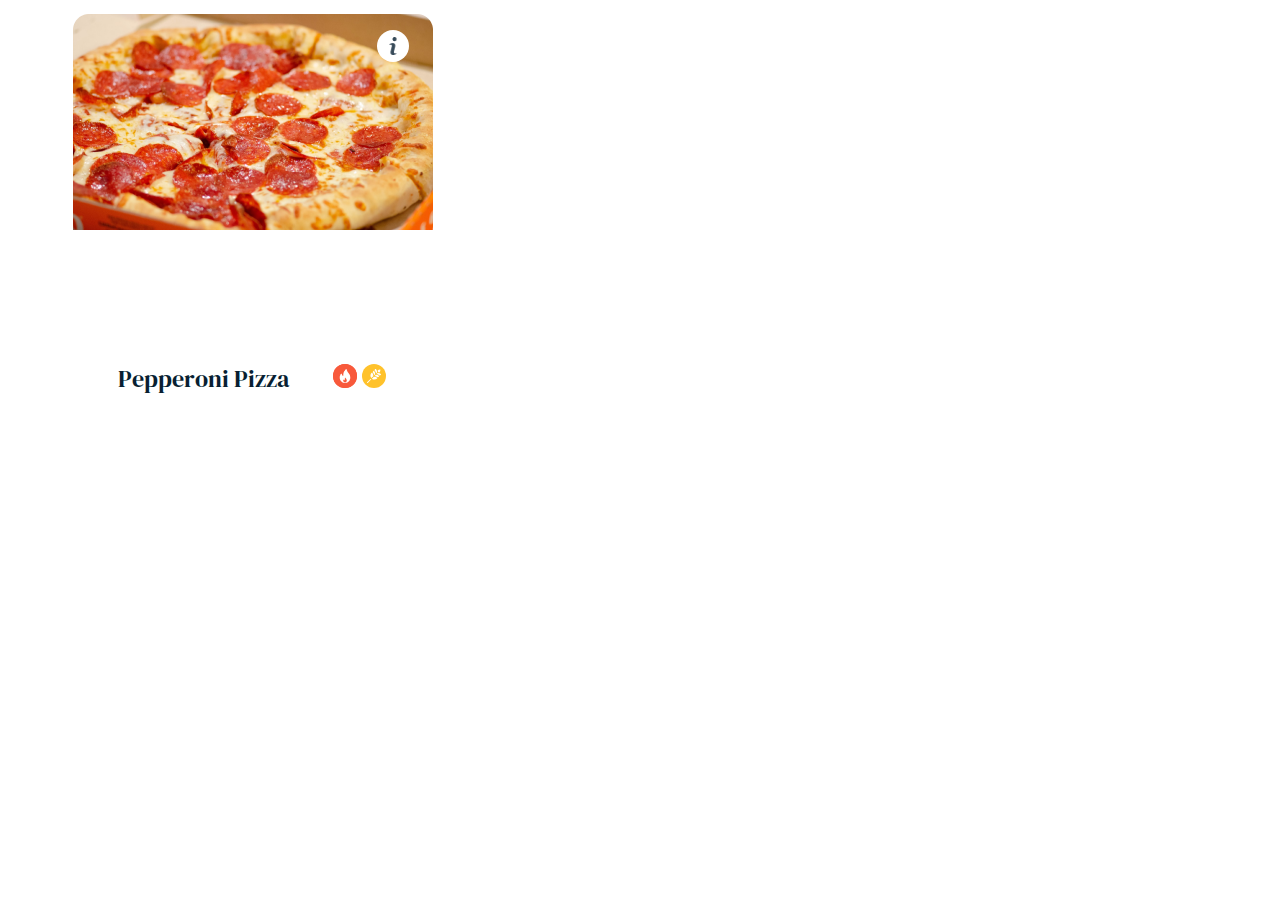
==== index.html @ d4b8930c "first article start" ====
<!DOCTYPE html>
<html lang="en">
  <head>
    <meta charset="UTF-8" />
    <meta name="viewport" content="width=device-width, initial-scale=1.0" />
    <link rel="stylesheet" href="acces/fonts/stylesheet.css" />
    <link rel="stylesheet" href="acces/css/style.css" />
    <title>valdo food tablo</title>
  </head>
  <body>
    <section>
      <div class="menu-outside">
        <article class="food-article">
          <div class="foto-div">
            <img src="acces/img/Pizza Photo.png" alt="peperoni" />
            <article class="info-article">
              <img src="acces/img/info.png" alt="info" />
            </article>
          </div>
          <div class="text-outside">
            <div class="h-div">
              <h2>Pepperoni Pizza</h2>
              <div class="piza-icons">
                <article class="hot-icon">
                  <img src="acces/img/Food Icons/Hot Icon.png" alt="hot food" />
                </article>
                <article class="puris-ocon">
                  <img src="acces/img/Food Icons/wheat.svg" alt="" />
                </article>
              </div>
            </div>
          </div>
        </article>
        <article class="food-article"></article>
        <article class="food-article"></article>
      </div>
    </section>
  </body>
</html>
---- acces/fonts/stylesheet.css ----
@font-face {
  font-family: "Open Sans";
  src: url("OpenSans-Regular.eot");
  src: url("OpenSans-Regular.eot?#iefix") format("embedded-opentype"),
    url("OpenSans-Regular.woff2") format("woff2"),
    url("OpenSans-Regular.woff") format("woff"),
    url("OpenSans-Regular.ttf") format("truetype"),
    url("OpenSans-Regular.svg#OpenSans-Regular") format("svg");
  font-weight: normal;
  font-style: normal;
  font-display: swap;
}

@font-face {
  font-family: "Open Sans";
  src: url("OpenSans-Italic.eot");
  src: url("OpenSans-Italic.eot?#iefix") format("embedded-opentype"),
    url("OpenSans-Italic.woff2") format("woff2"),
    url("OpenSans-Italic.woff") format("woff"),
    url("OpenSans-Italic.ttf") format("truetype"),
    url("OpenSans-Italic.svg#OpenSans-Italic") format("svg");
  font-weight: normal;
  font-style: italic;
  font-display: swap;
}

@font-face {
  font-family: "DM Serif Display";
  src: url("DMSerifDisplay-Regular.eot");
  src: url("DMSerifDisplay-Regular.eot?#iefix") format("embedded-opentype"),
    url("DMSerifDisplay-Regular.woff2") format("woff2"),
    url("DMSerifDisplay-Regular.woff") format("woff"),
    url("DMSerifDisplay-Regular.ttf") format("truetype"),
    url("DMSerifDisplay-Regular.svg#DMSerifDisplay-Regular") format("svg");
  font-weight: normal;
  font-style: normal;
  font-display: swap;
}

@font-face {
  font-family: "DM Serif Display";
  src: url("DMSerifDisplay-Italic.eot");
  src: url("DMSerifDisplay-Italic.eot?#iefix") format("embedded-opentype"),
    url("DMSerifDisplay-Italic.woff2") format("woff2"),
    url("DMSerifDisplay-Italic.woff") format("woff"),
    url("DMSerifDisplay-Italic.ttf") format("truetype"),
    url("DMSerifDisplay-Italic.svg#DMSerifDisplay-Italic") format("svg");
}

@font-face {
  font-family: "Open Sans";
  src: url("OpenSans-Regular.eot reg");
  src: url("OpenSans-Regular.eot?#iefix") format("embedded-opentype"),
    url("OpenSans-Regular.woff2") format("woff2"),
    url("OpenSans-Regular.woff") format("woff"),
    url("OpenSans-Regular.ttf") format("truetype"),
    url("OpenSans-Regular.svg#OpenSans-Regular") format("svg");
}

@font-face {
  font-family: "Open Sans it";
  src: url("OpenSans-Italic.eot");
  src: url("OpenSans-Italic.eot?#iefix") format("embedded-opentype"),
    url("OpenSans-Italic.woff2") format("woff2"),
    url("OpenSans-Italic.woff") format("woff"),
    url("OpenSans-Italic.ttf") format("truetype"),
    url("OpenSans-Italic.svg#OpenSans-Italic") format("svg");
}

@font-face {
  font-family: "DM Serif Display reg";
  src: url("DMSerifDisplay-Regular.eot");
  src: url("DMSerifDisplay-Regular.eot?#iefix") format("embedded-opentype"),
    url("DMSerifDisplay-Regular.woff2") format("woff2"),
    url("DMSerifDisplay-Regular.woff") format("woff"),
    url("DMSerifDisplay-Regular.ttf") format("truetype"),
    url("DMSerifDisplay-Regular.svg#DMSerifDisplay-Regular") format("svg");
}

@font-face {
  font-family: "DM Serif Display it";
  src: url("DMSerifDisplay-Italic.eot");
  src: url("DMSerifDisplay-Italic.eot?#iefix") format("embedded-opentype"),
    url("DMSerifDisplay-Italic.woff2") format("woff2"),
    url("DMSerifDisplay-Italic.woff") format("woff"),
    url("DMSerifDisplay-Italic.ttf") format("truetype"),
    url("DMSerifDisplay-Italic.svg#DMSerifDisplay-Italic") format("svg");
}
---- acces/css/style.css ----
* {
  padding: 0px auto;
  margin: auto;
  box-sizing: border-box;
}
section {
  max-width: 1920px;
  width: 100%;
  display: flex;
  justify-content: center;
}
.menu-outside {
  max-width: 1160px;
  width: 100%;
  min-height: 528px;
  height: 100%;
  display: flex;
  justify-content: space-between;
}
.food-article {
  max-width: 360px;
  width: 100%;
  height: 100%;
  display: flex;
  flex-direction: column;
  background-color: #ffffff;
}
.foto-div {
  position: relative;
  max-width: 360px;
  width: 100%;
  min-height: 216px;
  height: 100%;
}
.foto-div img {
  width: 100%;
  border-radius: 16px, 16px, 0px, 0px;
}
.info-article {
  position: absolute;
  max-width: 32px;
  max-height: 32px;
  width: 100%;
  height: 100%;
  background-color: #ffffff;
  border-radius: 32px;
  top: 16px;
  right: 24px;
  display: flex;
  justify-content: center;
  align-items: center;
}
.info-article img {
  max-width: 16px;
  width: 100%;
  max-height: 18px;
  height: 100%;
}
.text-outside {
  max-width: 312px;
  width: 100%;
  min-height: 280px;
  height: 100%;
  display: flex;
  flex-direction: column;
  align-items: center;
}
.h-div {
  max-width: 312px;
  width: 100%;
  max-height: 25px;
  height: 100%;
  display: flex;
  justify-content: space-between;
}
h2 {
  font-family: "DM Serif Display reg";
  color: #081f32;
  font-weight: 400;
}
.piza-icons {
  max-width: 57px;
  width: 100%;
  min-height: 24px;
  height: 100%;
  display: flex;
  justify-content: space-between;
}
.hot-icon {
  margin: 2px;
  max-width: 24px;
  max-height: 24px;
  width: 100%;
  height: 100%;
  border-radius: 24px;
  background-color: #f8593b;
  display: flex;
  justify-content: center;
  align-items: center;
}
.puris-ocon {
  margin: 2px;
  display: flex;
  justify-content: center;
  align-items: center;
  max-width: 24px;
  min-height: 24px;
  width: 100%;
  height: 100%;
  border-radius: 24px;
  background-color: #ffc22b;
}
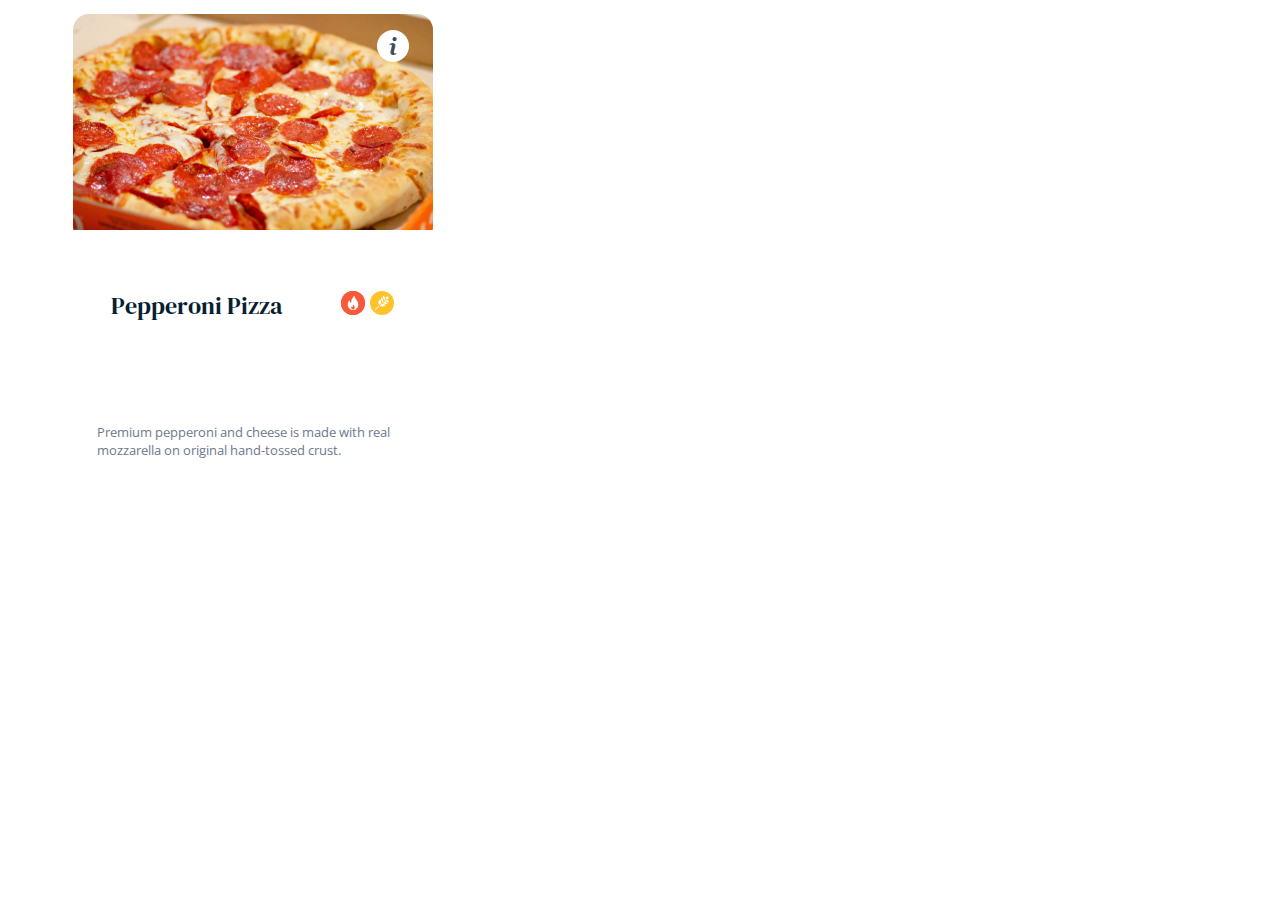
==== commit 247f6981: "slow" ====
--- a/index.html
+++ b/index.html
@@ -29,6 +29,12 @@
                 </article>
               </div>
             </div>
+            <div class="paragraf">
+              <p class="paragraf-p">
+                Premium pepperoni and cheese is made with real mozzarella on
+                original hand-tossed crust.
+              </p>
+            </div>
           </div>
         </article>
         <article class="food-article"></article>
--- a/acces/css/style.css
+++ b/acces/css/style.css
@@ -77,6 +77,8 @@
   font-family: "DM Serif Display reg";
   color: #081f32;
   font-weight: 400;
+  max-width: 200px;
+  width: 100%;
 }
 .piza-icons {
   max-width: 57px;
@@ -110,3 +112,12 @@
   border-radius: 24px;
   background-color: #ffc22b;
 }
+.paragraf {
+  max-width: 312px;
+  width: 100%;
+  display: flex;
+  justify-content: center;
+  font-family: "Open Sans";
+  color: #6e798c;
+  font-size: small;
+}
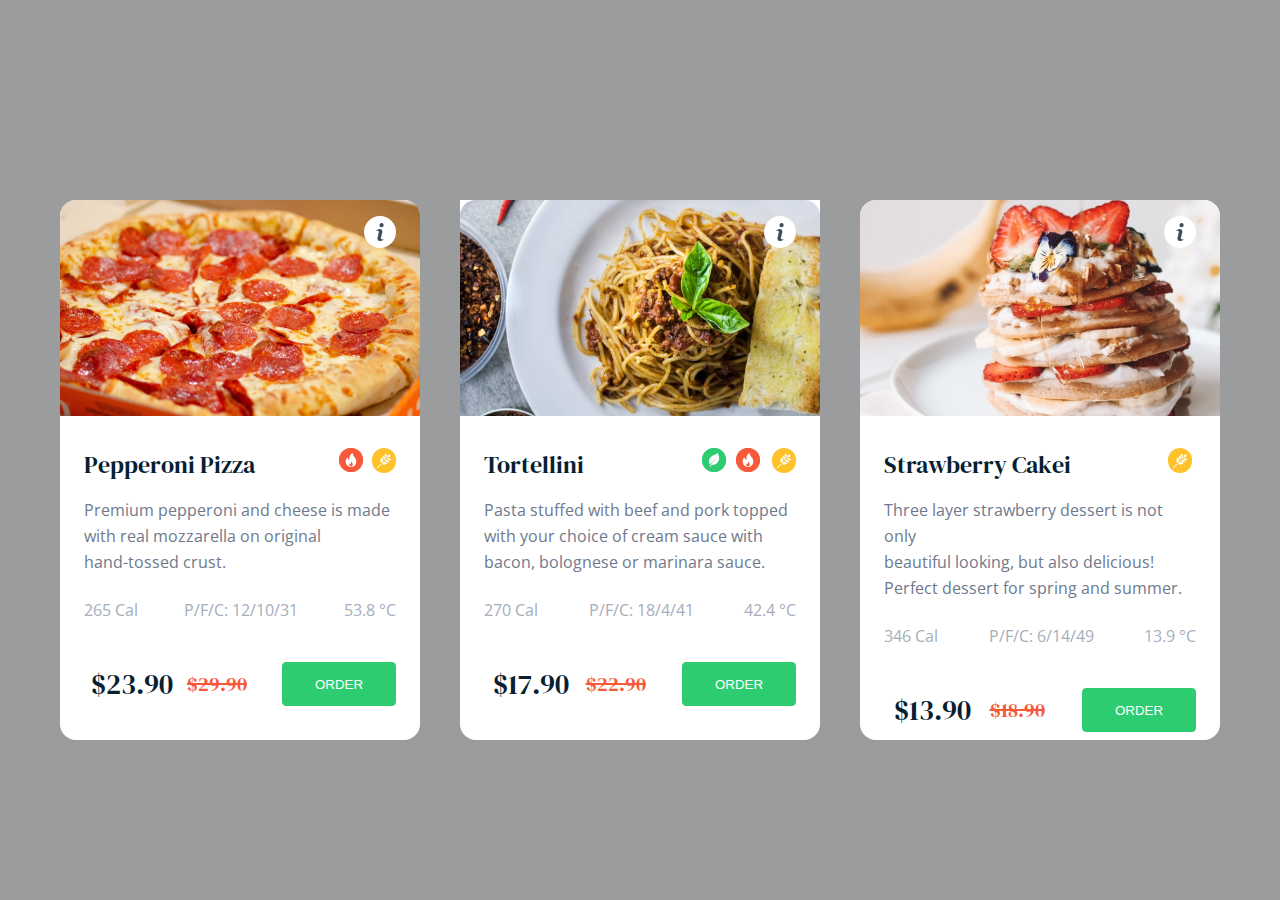
==== commit 5334c8f9: "full" ====
--- a/index.html
+++ b/index.html
@@ -30,15 +30,103 @@
               </div>
             </div>
             <div class="paragraf">
-              <p class="paragraf-p">
-                Premium pepperoni and cheese is made with real mozzarella on
-                original hand-tossed crust.
-              </p>
+              <p>Premium pepperoni and cheese is made</p>
+              <p>with real mozzarella on original</p>
+              <p>hand-tossed crust.</p>
+            </div>
+            <div class="paragraf-desctiption">
+              <article><p>265 Cal</p></article>
+              <article><p>P/F/C: 12/10/31</p></article>
+              <article><p>53.8 °C</p></article>
+            </div>
+            <div class="price-div">
+              <div class="price-only">
+                <span class="new-price"><p>$23.90</p></span>
+                <span class="old-price"><p>$29.90</p></span>
+              </div>
+              <button class="button-text">ORDER</button>
             </div>
           </div>
         </article>
-        <article class="food-article"></article>
-        <article class="food-article"></article>
+        <article class="food-article">
+          <div class="foto-div">
+            <img src="acces/img/pasta.jpg" alt="peperoni" />
+            <article class="info-article">
+              <img src="acces/img/info.png" alt="info" />
+            </article>
+          </div>
+          <div class="text-outside">
+            <div class="h-div">
+              <h2>Tortellini</h2>
+              <div class="pasta-icons">
+                <article class="bio-icon">
+                  <img
+                    src="acces/img/Food Icons/Organic Icon.png"
+                    alt="organic"
+                  />
+                </article>
+                <article class="hot-icon">
+                  <img src="acces/img/Food Icons/Hot Icon.png" alt="hot food" />
+                </article>
+                <article class="puris-ocon">
+                  <img src="acces/img/Food Icons/wheat.svg" alt="" />
+                </article>
+              </div>
+            </div>
+            <div class="paragraf">
+              <p>Pasta stuffed with beef and pork topped</p>
+              <p>with your choice of cream sauce with</p>
+              <p>bacon, bolognese or marinara sauce.</p>
+            </div>
+            <div class="paragraf-desctiption">
+              <article><p>270 Cal</p></article>
+              <article><p>P/F/C: 18/4/41</p></article>
+              <article><p>42.4 °C</p></article>
+            </div>
+            <div class="price-div">
+              <div class="price-only">
+                <span class="new-price"><p>$17.90</p></span>
+                <span class="old-price"><p>$22.90</p></span>
+              </div>
+              <button class="button-text">ORDER</button>
+            </div>
+          </div>
+        </article>
+        <article class="food-article">
+          <div class="foto-div">
+            <img src="acces/img/blinebi.png" alt="blinebi" />
+            <article class="info-article">
+              <img src="acces/img/info.png" alt="info" />
+            </article>
+          </div>
+          <div class="text-outside">
+            <div class="h-div">
+              <h2>Strawberry Cakei</h2>
+              <div class="blini-icons">
+                <article class="puris-ocon">
+                  <img src="acces/img/Food Icons/wheat.svg" alt="" />
+                </article>
+              </div>
+            </div>
+            <div class="paragraf">
+              <p>Three layer strawberry dessert is not only</p>
+              <p>beautiful looking, but also delicious!</p>
+              <p>Perfect dessert for spring and summer.</p>
+            </div>
+            <div class="paragraf-desctiption">
+              <span><p>346 Cal</p></span>
+              <span><p>P/F/C: 6/14/49</p></span>
+              <span><p>13.9 °C</p></span>
+            </div>
+            <div class="price-div">
+              <div class="price-only">
+                <span class="new-price"><p>$13.90</p></span>
+                <span class="old-price"><p>$18.90</p></span>
+              </div>
+              <button class="button-text">ORDER</button>
+            </div>
+          </div>
+        </article>
       </div>
     </section>
   </body>
--- a/acces/css/style.css
+++ b/acces/css/style.css
@@ -1,15 +1,18 @@
 * {
-  padding: 0px auto;
-  margin: auto;
+  margin: 0;
+  padding: 0;
   box-sizing: border-box;
 }
 section {
   max-width: 1920px;
   width: 100%;
-  display: flex;
-  justify-content: center;
+  height: 100vh;
+  display: flex;
+  justify-content: center;
+  background-color: rgb(154, 156, 158);
 }
 .menu-outside {
+  padding-top: 200px;
   max-width: 1160px;
   width: 100%;
   min-height: 528px;
@@ -20,17 +23,19 @@
 .food-article {
   max-width: 360px;
   width: 100%;
+  max-height: 540px;
   height: 100%;
   display: flex;
   flex-direction: column;
+  align-items: center;
   background-color: #ffffff;
+  border-radius: 16px;
 }
 .foto-div {
   position: relative;
   max-width: 360px;
   width: 100%;
-  min-height: 216px;
-  height: 100%;
+  height: 216px;
 }
 .foto-div img {
   width: 100%;
@@ -66,6 +71,8 @@
   align-items: center;
 }
 .h-div {
+  margin-top: 32px;
+  margin-bottom: 24px;
   max-width: 312px;
   width: 100%;
   max-height: 25px;
@@ -76,6 +83,7 @@
 h2 {
   font-family: "DM Serif Display reg";
   color: #081f32;
+  font-size: 24px;
   font-weight: 400;
   max-width: 200px;
   width: 100%;
@@ -88,20 +96,32 @@
   display: flex;
   justify-content: space-between;
 }
-.hot-icon {
-  margin: 2px;
+.bio-icon {
+  margin-right: 2px;
   max-width: 24px;
   max-height: 24px;
   width: 100%;
   height: 100%;
   border-radius: 24px;
+  background-color: #2ecc71;
+  display: flex;
+  justify-content: center;
+  align-items: center;
+}
+.hot-icon {
+  margin-right: 2px;
+  max-width: 24px;
+  max-height: 24px;
+  width: 100%;
+  height: 100%;
+  border-radius: 24px;
   background-color: #f8593b;
   display: flex;
   justify-content: center;
   align-items: center;
 }
 .puris-ocon {
-  margin: 2px;
+  margin-left: 2px;
   display: flex;
   justify-content: center;
   align-items: center;
@@ -115,9 +135,69 @@
 .paragraf {
   max-width: 312px;
   width: 100%;
-  display: flex;
-  justify-content: center;
+
   font-family: "Open Sans";
   color: #6e798c;
-  font-size: small;
-}
+  font-size: 16px;
+  line-height: 26px;
+}
+.paragraf-desctiption {
+  display: flex;
+  justify-content: space-between;
+  max-width: 312px;
+  width: 100%;
+  font-family: "Open Sans";
+  color: #a5adbb;
+  margin-top: 24px;
+}
+.price-div {
+  margin-top: 41px;
+  display: flex;
+  justify-content: space-between;
+  align-items: center;
+  max-width: 312px;
+  width: 100%;
+}
+.new-price {
+  font-size: 28px;
+  color: #081f32;
+  font-family: "DM Serif Display reg";
+}
+.old-price {
+  font-size: 20px;
+  font-family: "DM Serif Display reg";
+  color: #f8593b;
+  text-decoration: line-through;
+}
+.price-only {
+  max-width: 170px;
+  width: 100%;
+  display: flex;
+  justify-content: space-around;
+  align-items: center;
+}
+.button-text {
+  max-width: 114px;
+  height: 44px;
+  width: 100%;
+  background-color: #2ecc71;
+  color: #ffffff;
+  border: 0.1px solid #2ecc71;
+  border-radius: 4px;
+}
+.pasta-icons {
+  max-width: 94px;
+  width: 100%;
+  min-height: 24px;
+  height: 100%;
+  display: flex;
+  justify-content: space-between;
+}
+.blini-icons {
+  max-width: 30px;
+  width: 100%;
+  min-height: 24px;
+  height: 100%;
+  display: flex;
+  justify-content: space-between;
+}
